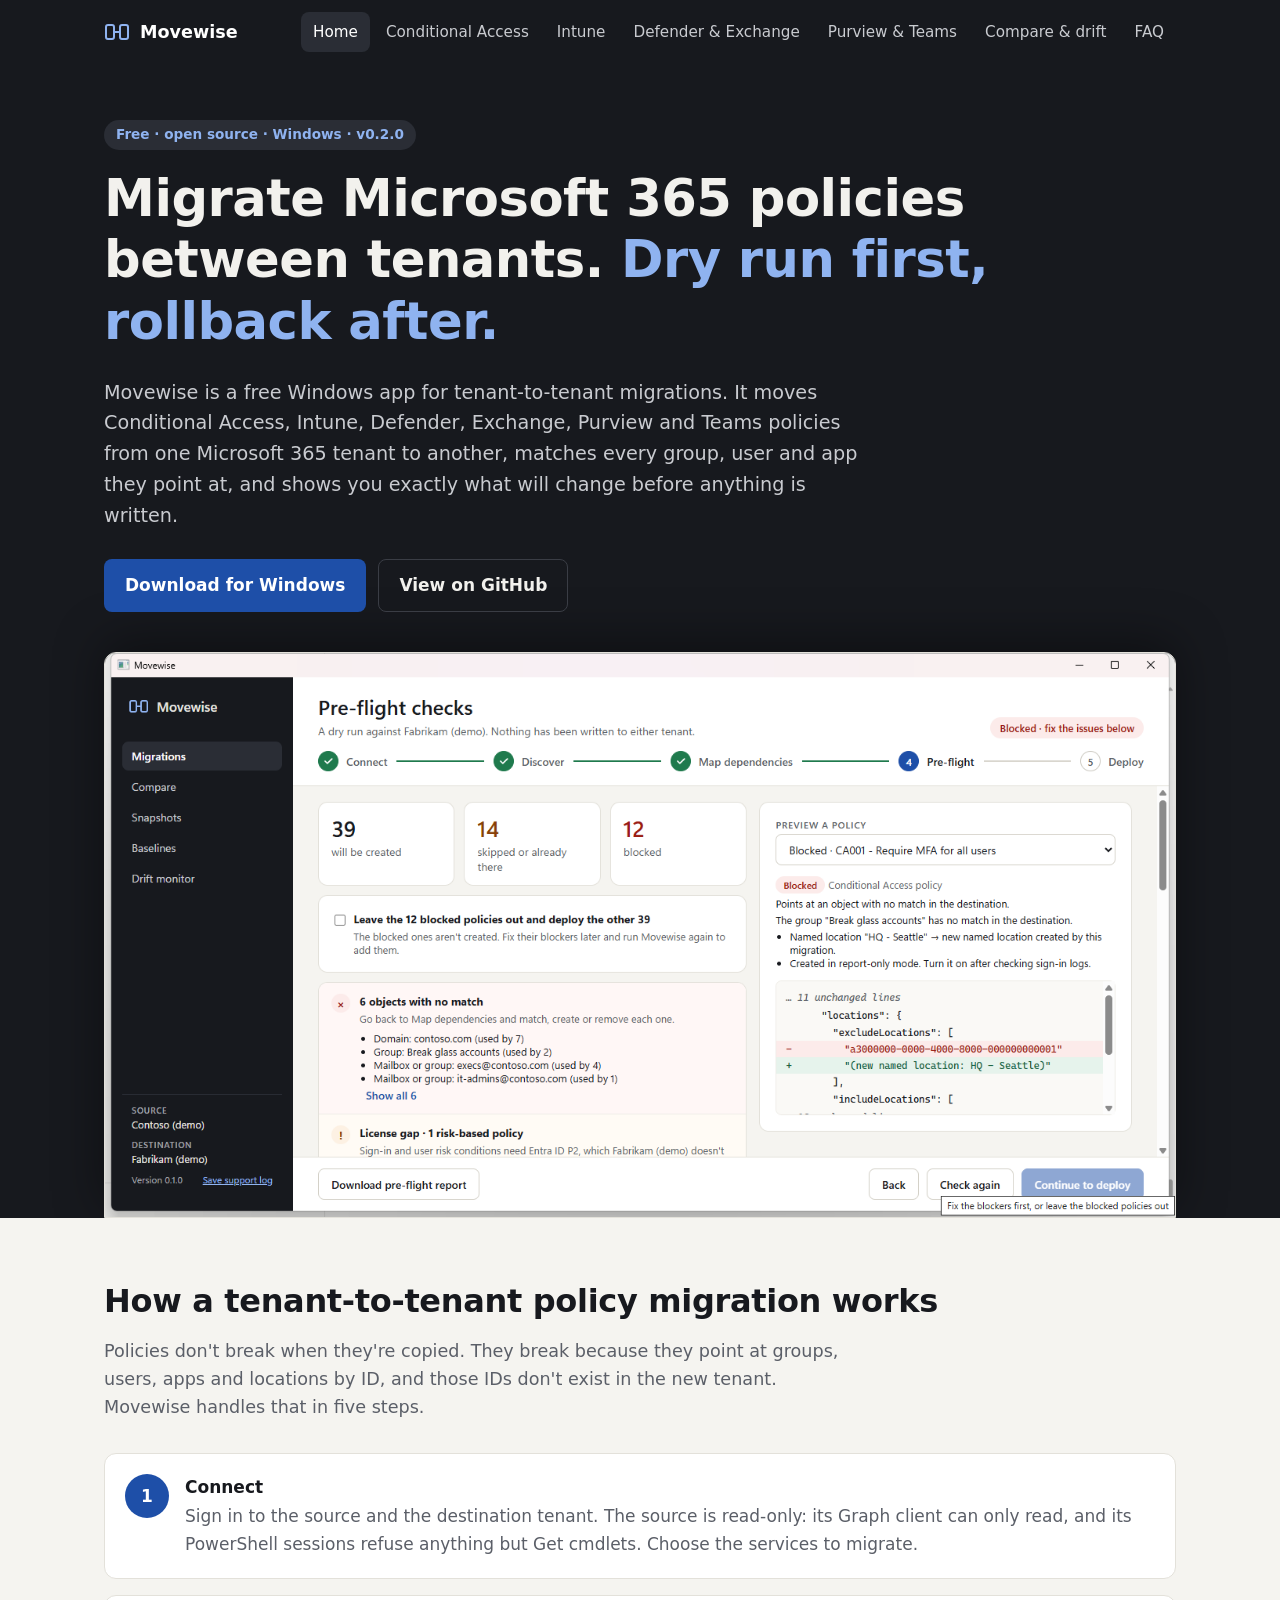
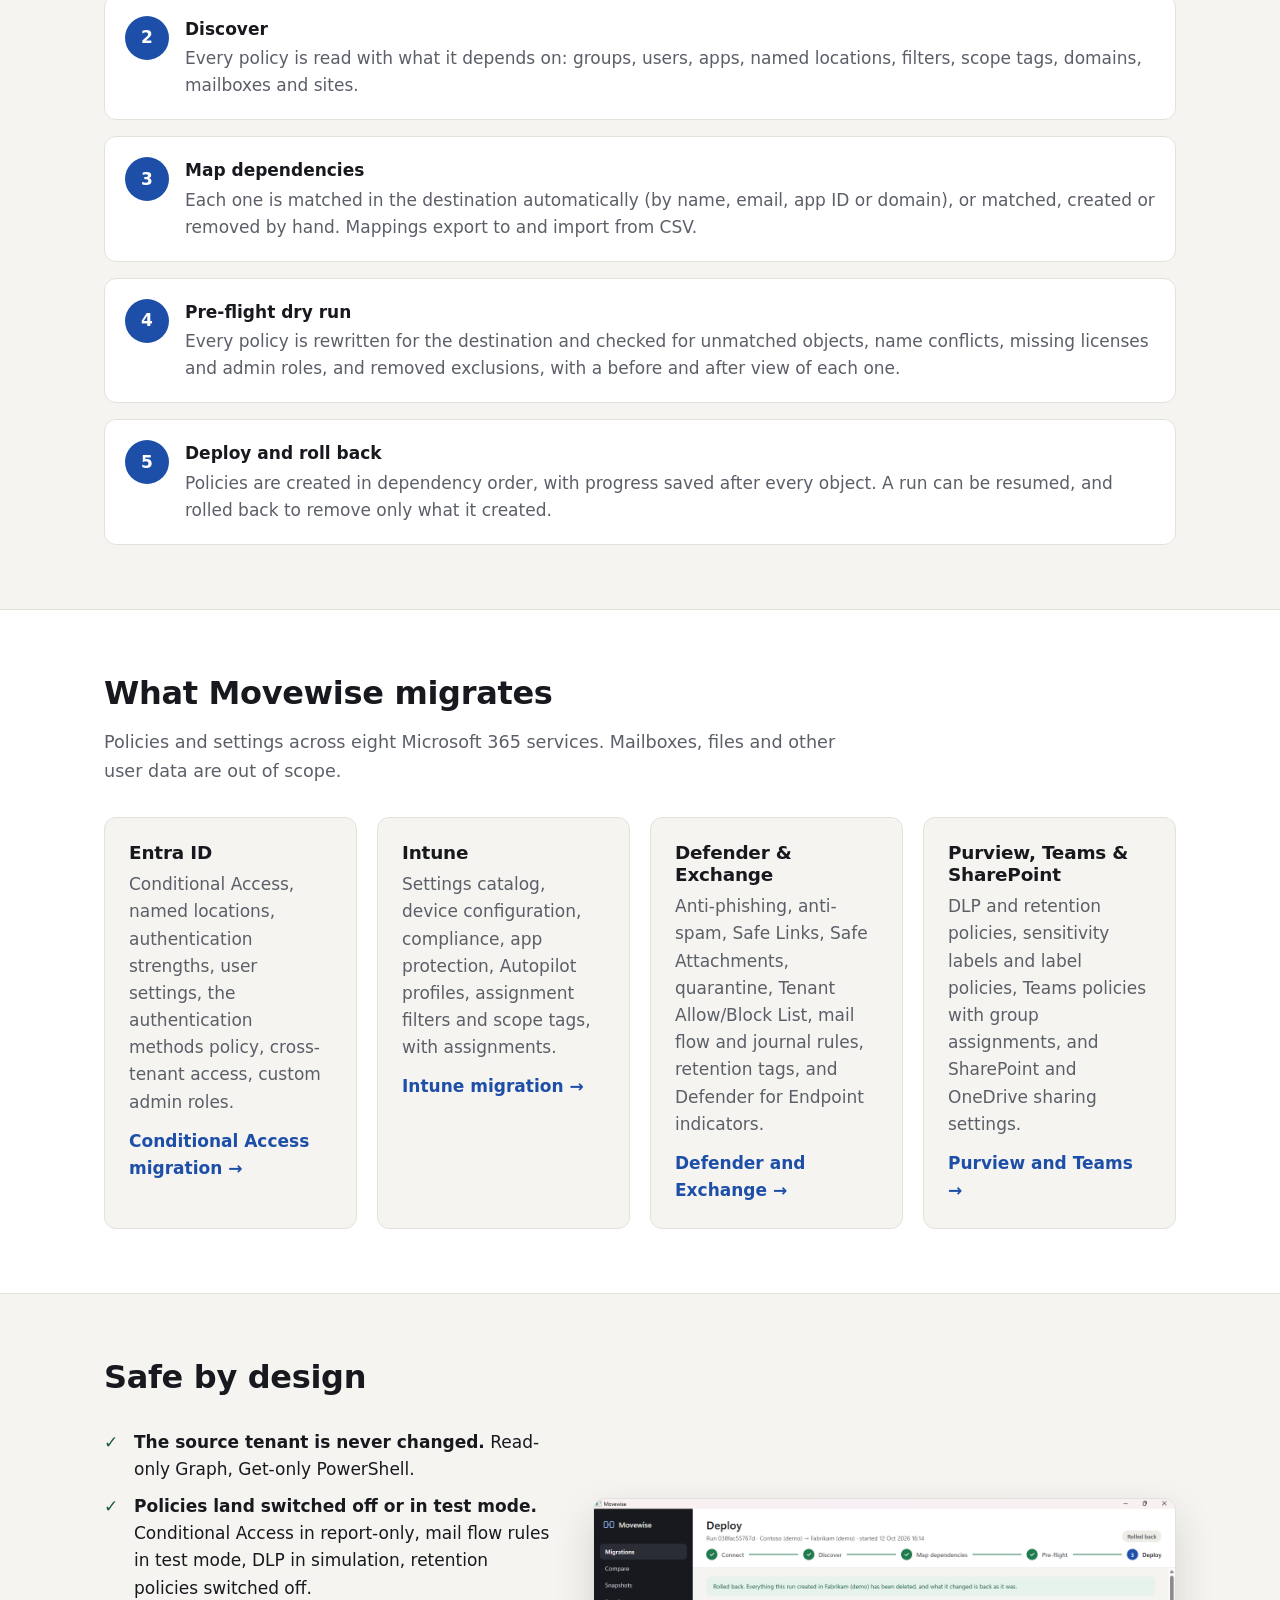
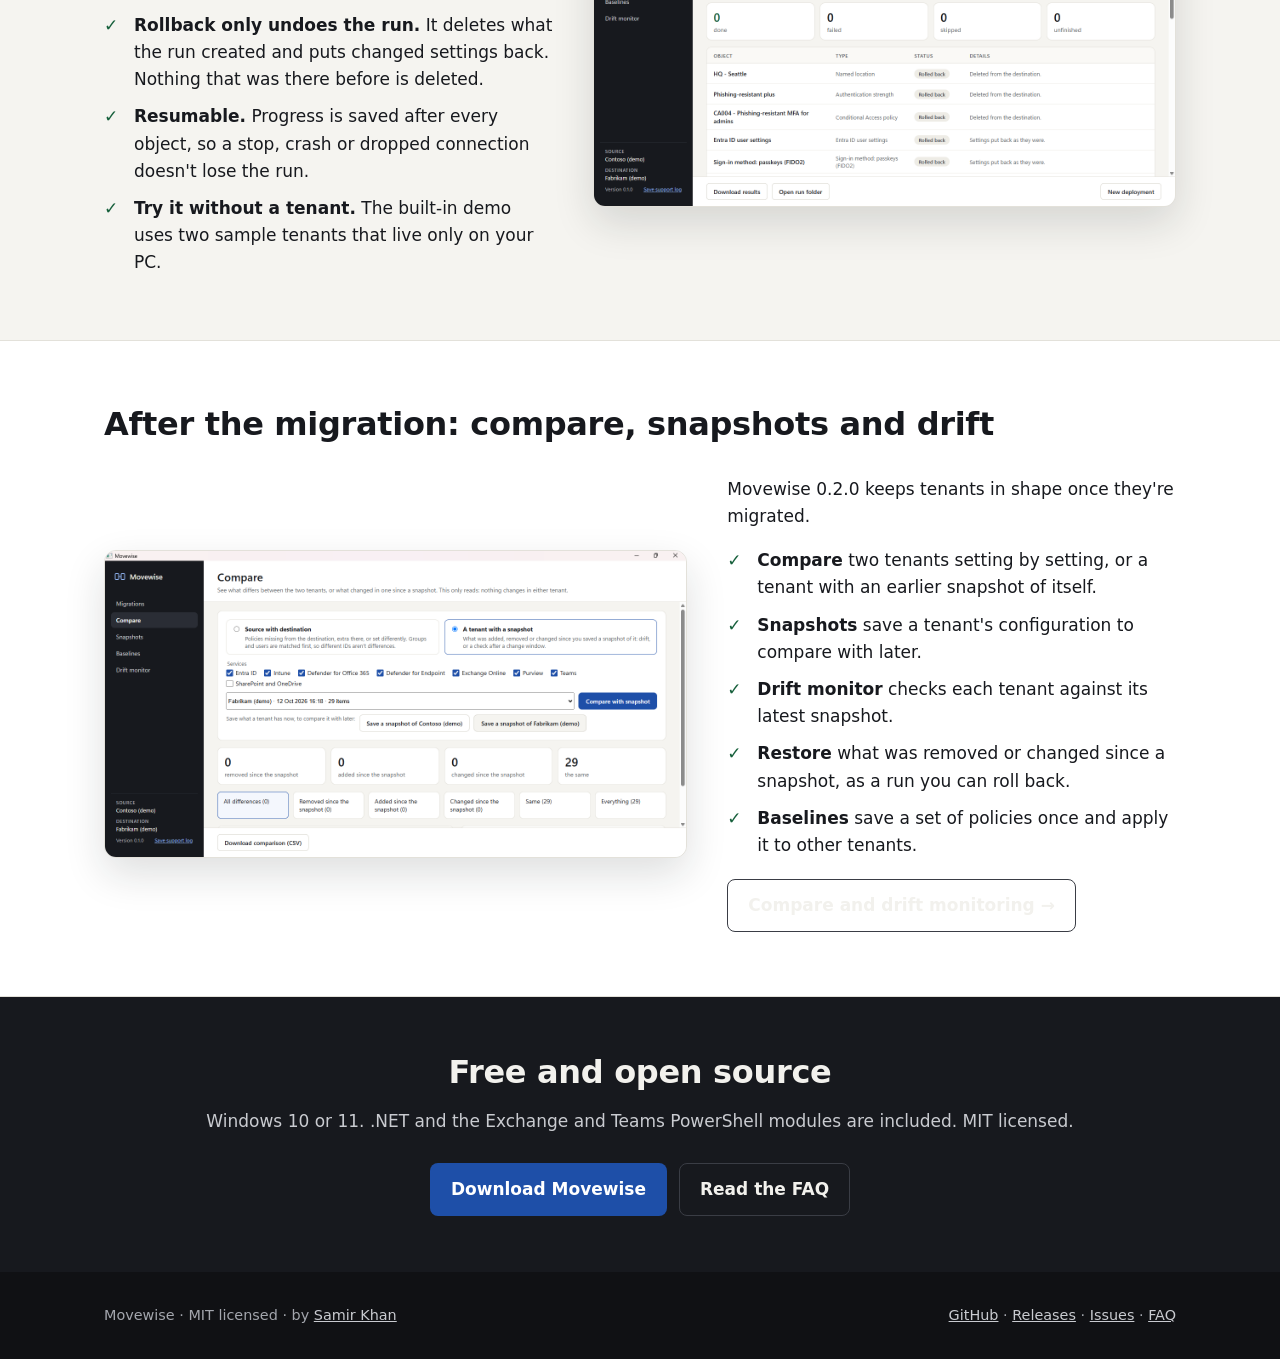
==== site/index.html @ 2ace510d "Add a website for search engines and AI assistants, and a search-friendly README - site/: a static w" ====
<!doctype html>
<html lang="en">
<head>
<meta charset="utf-8">
<meta name="viewport" content="width=device-width, initial-scale=1">
<title>Movewise: Microsoft 365 tenant-to-tenant policy migration tool (free)</title>
<meta name="description" content="Free, open-source Windows app that migrates Microsoft 365 policies between tenants: Conditional Access, Intune, Defender, Exchange, Purview and Teams. Map dependencies, run a dry run, deploy, and roll back.">
<link rel="canonical" href="https://sameerk27.github.io/movewise/">
<link rel="icon" href="assets/icon.svg" type="image/svg+xml">
<meta property="og:type" content="website">
<meta property="og:site_name" content="Movewise">
<meta property="og:title" content="Movewise: migrate Microsoft 365 policies between tenants, with a dry run first">
<meta property="og:description" content="Free, open-source tenant-to-tenant migration for Conditional Access, Intune, Defender, Exchange, Purview and Teams policies. Dry run, deploy, rollback.">
<meta property="og:url" content="https://sameerk27.github.io/movewise/">
<meta property="og:image" content="https://sameerk27.github.io/movewise/img/og-movewise.png">
<meta name="twitter:card" content="summary_large_image">
<link rel="stylesheet" href="assets/site.css">
<script type="application/ld+json">
{
  "@context": "https://schema.org",
  "@type": "SoftwareApplication",
  "name": "Movewise",
  "description": "Windows app that migrates Microsoft 365 policies between tenants (Conditional Access, Intune, Defender for Office 365, Defender for Endpoint, Exchange Online, Purview, Teams, SharePoint) with dependency mapping, a pre-flight dry run, ordered deployment and rollback. Also compares tenants, takes snapshots, monitors drift and saves baselines.",
  "applicationCategory": "BusinessApplication",
  "applicationSubCategory": "Microsoft 365 tenant migration",
  "operatingSystem": "Windows 10, Windows 11",
  "softwareVersion": "0.2.0",
  "license": "https://opensource.org/licenses/MIT",
  "isAccessibleForFree": true,
  "offers": { "@type": "Offer", "price": "0", "priceCurrency": "USD" },
  "url": "https://sameerk27.github.io/movewise/",
  "downloadUrl": "https://github.com/sameerk27/movewise/releases/latest",
  "screenshot": "https://sameerk27.github.io/movewise/img/preflight.png",
  "author": { "@type": "Person", "name": "Samir Khan", "url": "https://github.com/sameerk27" },
  "sameAs": ["https://github.com/sameerk27/movewise"]
}
</script>
</head>
<body>
<header class="top">
  <div class="wrap">
    <a class="brand" href="./"><svg width="26" height="26" viewBox="0 0 26 26" fill="none" stroke="currentColor" stroke-width="2" stroke-linecap="round" aria-hidden="true"><rect x="2" y="6" width="8" height="14" rx="2"/><rect x="16" y="6" width="8" height="14" rx="2"/><path d="M10 13h6"/></svg>Movewise</a>
    <nav aria-label="Main">
      <a href="./" aria-current="page">Home</a>
      <a href="conditional-access.html">Conditional Access</a>
      <a href="intune.html">Intune</a>
      <a href="defender-exchange.html">Defender &amp; Exchange</a>
      <a href="purview-teams.html">Purview &amp; Teams</a>
      <a href="compare-drift.html">Compare &amp; drift</a>
      <a href="faq.html">FAQ</a>
    </nav>
  </div>
</header>

<main>
<section class="hero">
  <div class="wrap">
    <span class="tag">Free · open source · Windows · v0.2.0</span>
    <h1>Migrate Microsoft 365 policies between tenants. <span>Dry run first, rollback after.</span></h1>
    <p class="lead">Movewise is a free Windows app for tenant-to-tenant migrations. It moves Conditional Access, Intune, Defender, Exchange, Purview and Teams policies from one Microsoft 365 tenant to another, matches every group, user and app they point at, and shows you exactly what will change before anything is written.</p>
    <div class="actions">
      <a class="btn primary" href="https://github.com/sameerk27/movewise/releases/latest">Download for Windows</a>
      <a class="btn ghost" href="https://github.com/sameerk27/movewise">View on GitHub</a>
    </div>
    <img class="shot" src="img/preflight.png" width="1366" height="720" alt="Movewise pre-flight checks: 39 policies to create, 14 skipped, 12 blocked, with a before and after view of a Conditional Access policy">
  </div>
</section>

<section class="block">
  <div class="wrap">
    <h2>How a tenant-to-tenant policy migration works</h2>
    <p class="intro">Policies don't break when they're copied. They break because they point at groups, users, apps and locations by ID, and those IDs don't exist in the new tenant. Movewise handles that in five steps.</p>
    <ol class="steps">
      <li><div><b>Connect</b><span>Sign in to the source and the destination tenant. The source is read-only: its Graph client can only read, and its PowerShell sessions refuse anything but Get cmdlets. Choose the services to migrate.</span></div></li>
      <li><div><b>Discover</b><span>Every policy is read with what it depends on: groups, users, apps, named locations, filters, scope tags, domains, mailboxes and sites.</span></div></li>
      <li><div><b>Map dependencies</b><span>Each one is matched in the destination automatically (by name, email, app ID or domain), or matched, created or removed by hand. Mappings export to and import from CSV.</span></div></li>
      <li><div><b>Pre-flight dry run</b><span>Every policy is rewritten for the destination and checked for unmatched objects, name conflicts, missing licenses and admin roles, and removed exclusions, with a before and after view of each one.</span></div></li>
      <li><div><b>Deploy and roll back</b><span>Policies are created in dependency order, with progress saved after every object. A run can be resumed, and rolled back to remove only what it created.</span></div></li>
    </ol>
  </div>
</section>

<section class="block alt">
  <div class="wrap">
    <h2>What Movewise migrates</h2>
    <p class="intro">Policies and settings across eight Microsoft 365 services. Mailboxes, files and other user data are out of scope.</p>
    <div class="grid">
      <div class="card"><h3>Entra ID</h3><p>Conditional Access, named locations, authentication strengths, user settings, the authentication methods policy, cross-tenant access, custom admin roles.</p><a class="more" href="conditional-access.html">Conditional Access migration →</a></div>
      <div class="card"><h3>Intune</h3><p>Settings catalog, device configuration, compliance, app protection, Autopilot profiles, assignment filters and scope tags, with assignments.</p><a class="more" href="intune.html">Intune migration →</a></div>
      <div class="card"><h3>Defender &amp; Exchange</h3><p>Anti-phishing, anti-spam, Safe Links, Safe Attachments, quarantine, Tenant Allow/Block List, mail flow and journal rules, retention tags, and Defender for Endpoint indicators.</p><a class="more" href="defender-exchange.html">Defender and Exchange →</a></div>
      <div class="card"><h3>Purview, Teams &amp; SharePoint</h3><p>DLP and retention policies, sensitivity labels and label policies, Teams policies with group assignments, and SharePoint and OneDrive sharing settings.</p><a class="more" href="purview-teams.html">Purview and Teams →</a></div>
    </div>
  </div>
</section>

<section class="block">
  <div class="wrap">
    <h2>Safe by design</h2>
    <div class="split">
      <ul class="checks">
        <li><b>The source tenant is never changed.</b> Read-only Graph, Get-only PowerShell.</li>
        <li><b>Policies land switched off or in test mode.</b> Conditional Access in report-only, mail flow rules in test mode, DLP in simulation, retention policies switched off.</li>
        <li><b>Rollback only undoes the run.</b> It deletes what the run created and puts changed settings back. Nothing that was there before is deleted.</li>
        <li><b>Resumable.</b> Progress is saved after every object, so a stop, crash or dropped connection doesn't lose the run.</li>
        <li><b>Try it without a tenant.</b> The built-in demo uses two sample tenants that live only on your PC.</li>
      </ul>
      <img class="shot" src="img/rollback.png" width="1366" height="720" loading="lazy" alt="Movewise deploy screen after a rollback: every object deleted or put back as it was">
    </div>
  </div>
</section>

<section class="block alt">
  <div class="wrap">
    <h2>After the migration: compare, snapshots and drift</h2>
    <div class="split flip">
      <img class="shot" src="img/compare.png" width="1366" height="720" loading="lazy" alt="Movewise Compare screen comparing a tenant with a snapshot">
      <div>
        <p>Movewise 0.2.0 keeps tenants in shape once they're migrated.</p>
        <ul class="checks">
          <li><b>Compare</b> two tenants setting by setting, or a tenant with an earlier snapshot of itself.</li>
          <li><b>Snapshots</b> save a tenant's configuration to compare with later.</li>
          <li><b>Drift monitor</b> checks each tenant against its latest snapshot.</li>
          <li><b>Restore</b> what was removed or changed since a snapshot, as a run you can roll back.</li>
          <li><b>Baselines</b> save a set of policies once and apply it to other tenants.</li>
        </ul>
        <a class="btn ghost" href="compare-drift.html" style="margin-top:20px">Compare and drift monitoring →</a>
      </div>
    </div>
  </div>
</section>

<section class="cta">
  <div class="wrap">
    <h2>Free and open source</h2>
    <p>Windows 10 or 11. .NET and the Exchange and Teams PowerShell modules are included. MIT licensed.</p>
    <div class="actions">
      <a class="btn primary" href="https://github.com/sameerk27/movewise/releases/latest">Download Movewise</a>
      <a class="btn ghost" href="faq.html">Read the FAQ</a>
    </div>
  </div>
</section>
</main>

<footer>
  <div class="wrap">
    <span>Movewise · MIT licensed · by <a href="https://github.com/sameerk27">Samir Khan</a></span>
    <span><a href="https://github.com/sameerk27/movewise">GitHub</a> · <a href="https://github.com/sameerk27/movewise/releases">Releases</a> · <a href="https://github.com/sameerk27/movewise/issues">Issues</a> · <a href="faq.html">FAQ</a></span>
  </div>
</footer>
</body>
</html>
---- site/assets/site.css ----
/* Movewise website. Colours follow the app. */
:root {
  --ink: #17191E; --muted: #5B5F68; --ground: #F5F4F0; --surface: #FFFFFF; --line: #E3E1DA;
  --accent: #1E4FA8; --accent-hover: #163B7F; --accent-soft: #E8EEF9; --light-accent: #8FB3F0;
  --ok: #17603C; --ok-soft: #E6F3EC; --warn: #8A3F06; --warn-soft: #FDF1E3;
  --side: #17191E; --side-ink: #E9E7E1; --side-muted: #A3A6AD;
  --radius: 12px; --max: 1120px;
}
* { box-sizing: border-box; }
html { scroll-behavior: smooth; }
body {
  margin: 0; background: var(--ground); color: var(--ink);
  font-family: "Segoe UI Variable Text", "Segoe UI", system-ui, -apple-system, "Helvetica Neue", Arial, sans-serif;
  font-size: 17px; line-height: 1.6; -webkit-font-smoothing: antialiased;
}
a { color: var(--accent); }
a:hover { color: var(--accent-hover); }
:focus-visible { outline: 2px solid var(--accent); outline-offset: 2px; }
img { max-width: 100%; height: auto; display: block; }
h1, h2, h3 { line-height: 1.2; margin: 0 0 .5em; letter-spacing: -.01em; }
h1 { font-size: clamp(2rem, 5vw, 3.2rem); font-weight: 700; }
h2 { font-size: clamp(1.5rem, 3vw, 2rem); font-weight: 700; margin-top: 0; }
h3 { font-size: 1.15rem; font-weight: 650; }
p { margin: 0 0 1em; }
code { font-family: "Cascadia Mono", Consolas, ui-monospace, monospace; font-size: .9em; background: #ECEAE4; padding: 1px 6px; border-radius: 4px; }

.wrap { max-width: var(--max); margin: 0 auto; padding: 0 24px; }

/* Header */
.top { background: var(--side); color: var(--side-ink); }
.top .wrap { display: flex; align-items: center; gap: 24px; min-height: 64px; flex-wrap: wrap; }
.brand { display: flex; align-items: center; gap: 10px; color: #fff; text-decoration: none; font-weight: 650; font-size: 1.1rem; }
.brand svg { color: var(--light-accent); }
.top nav { display: flex; gap: 4px; flex-wrap: wrap; margin-left: auto; }
.top nav a { color: #C9CBD0; text-decoration: none; padding: 8px 12px; border-radius: 8px; font-size: .95rem; }
.top nav a:hover, .top nav a[aria-current="page"] { background: #2A2D35; color: #fff; }

/* Hero */
.hero { background: var(--side); color: #F2F1ED; padding: 56px 0 0; overflow: hidden; }
.hero h1 span { color: var(--light-accent); }
.hero .lead { font-size: 1.2rem; color: #C9CBD0; max-width: 760px; }
.hero .shot { margin-top: 40px; border-radius: var(--radius) var(--radius) 0 0; box-shadow: 0 -10px 50px rgba(0,0,0,.4); }
.tag { display: inline-block; font-size: .85rem; font-weight: 600; color: var(--light-accent); background: #2A2D35; padding: 4px 12px; border-radius: 999px; margin-bottom: 18px; }
.actions { display: flex; gap: 12px; flex-wrap: wrap; margin-top: 28px; }
.btn { display: inline-flex; align-items: center; gap: 8px; padding: 12px 20px; border-radius: 8px; font-weight: 600; text-decoration: none; border: 1px solid transparent; }
.btn.primary { background: var(--accent); color: #fff; }
.btn.primary:hover { background: var(--accent-hover); color: #fff; }
.btn.ghost { border-color: #3A3D45; color: #F2F1ED; }
.btn.ghost:hover { background: #2A2D35; color: #fff; }
.light .btn.ghost { border-color: #D4D1C8; color: var(--ink); background: var(--surface); }

/* Sections */
section.block { padding: 64px 0; }
section.block.alt { background: var(--surface); border-top: 1px solid var(--line); border-bottom: 1px solid var(--line); }
.intro { max-width: 760px; color: var(--muted); font-size: 1.1rem; }
.grid { display: grid; gap: 20px; grid-template-columns: repeat(auto-fit, minmax(230px, 1fr)); margin-top: 32px; }
.card { background: var(--surface); border: 1px solid var(--line); border-radius: var(--radius); padding: 24px; }
.alt .card { background: var(--ground); }
.card h3 { margin-bottom: .4em; }
.card p { color: var(--muted); margin: 0; }
.card a.more { display: inline-block; margin-top: 12px; font-weight: 600; text-decoration: none; }
.steps { counter-reset: step; list-style: none; padding: 0; margin: 32px 0 0; display: grid; gap: 16px; }
.steps li { counter-increment: step; display: grid; grid-template-columns: 44px 1fr; gap: 16px; align-items: start; background: var(--surface); border: 1px solid var(--line); border-radius: var(--radius); padding: 20px; }
.steps li::before { content: counter(step); width: 44px; height: 44px; border-radius: 50%; background: var(--accent); color: #fff; font-weight: 700; display: flex; align-items: center; justify-content: center; }
.steps b { display: block; margin-bottom: 2px; }
.steps span { color: var(--muted); }
.split { display: grid; gap: 40px; grid-template-columns: 1fr 1.3fr; align-items: center; margin-top: 32px; }
.split.flip { grid-template-columns: 1.3fr 1fr; }
.shot { border-radius: var(--radius); border: 1px solid var(--line); box-shadow: 0 16px 40px rgba(23, 25, 30, .14); background: #fff; }
.checks { list-style: none; padding: 0; margin: 0; display: grid; gap: 10px; }
.checks li { padding-left: 30px; position: relative; }
.checks li::before { content: "✓"; position: absolute; left: 0; top: 0; color: var(--ok); font-weight: 700; }
.note { background: var(--warn-soft); color: var(--warn); border-radius: 10px; padding: 14px 18px; margin: 24px 0; }
table { width: 100%; border-collapse: collapse; background: var(--surface); border: 1px solid var(--line); border-radius: var(--radius); overflow: hidden; margin-top: 24px; }
th, td { text-align: left; padding: 12px 16px; border-bottom: 1px solid var(--line); vertical-align: top; }
th { background: #FAF9F6; font-size: .85rem; text-transform: uppercase; letter-spacing: .04em; color: var(--muted); }
tr:last-child td { border-bottom: 0; }

/* Article pages */
.page-head { background: var(--side); color: #F2F1ED; padding: 48px 0; }
.page-head p { color: #C9CBD0; font-size: 1.15rem; max-width: 760px; margin: 0; }
.crumbs { font-size: .9rem; margin-bottom: 12px; color: var(--side-muted); }
.crumbs a { color: var(--light-accent); }
article.doc { max-width: 820px; padding: 48px 24px 64px; margin: 0 auto; }
article.doc h2 { margin-top: 1.6em; }
article.doc ul { padding-left: 1.2em; }
article.doc li { margin-bottom: .4em; }
article.doc .shot { margin: 24px 0; }
details { background: var(--surface); border: 1px solid var(--line); border-radius: var(--radius); padding: 16px 20px; margin-bottom: 12px; }
summary { font-weight: 650; cursor: pointer; }
details p { margin: 12px 0 0; color: var(--muted); }

/* Footer */
.cta { background: var(--side); color: #F2F1ED; padding: 56px 0; text-align: center; }
.cta p { color: #C9CBD0; }
.cta .actions { justify-content: center; }
footer { background: #101114; color: var(--side-muted); padding: 32px 0; font-size: .9rem; }
footer .wrap { display: flex; gap: 24px; flex-wrap: wrap; justify-content: space-between; }
footer a { color: #C9CBD0; }

@media (max-width: 760px) {
  body { font-size: 16px; }
  .split, .split.flip { grid-template-columns: 1fr; }
  .top nav { margin-left: 0; }
  section.block { padding: 48px 0; }
}
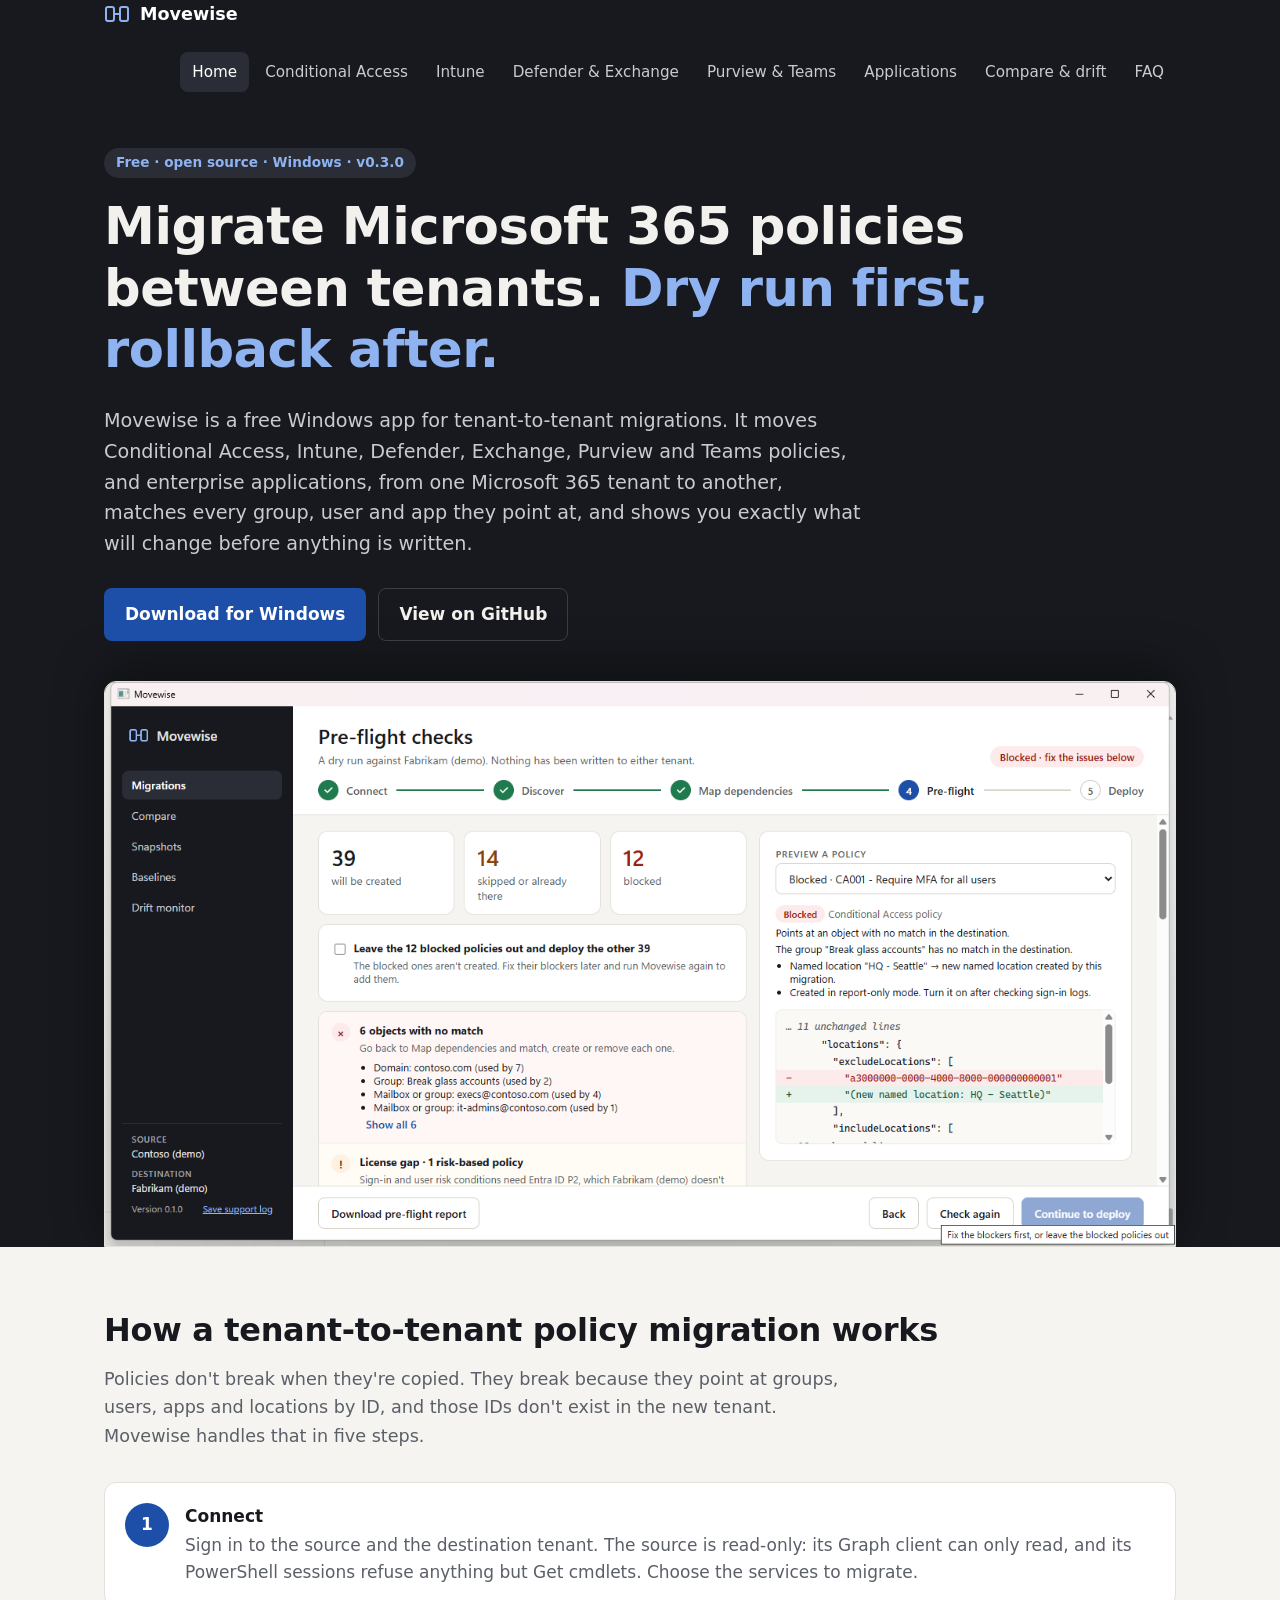
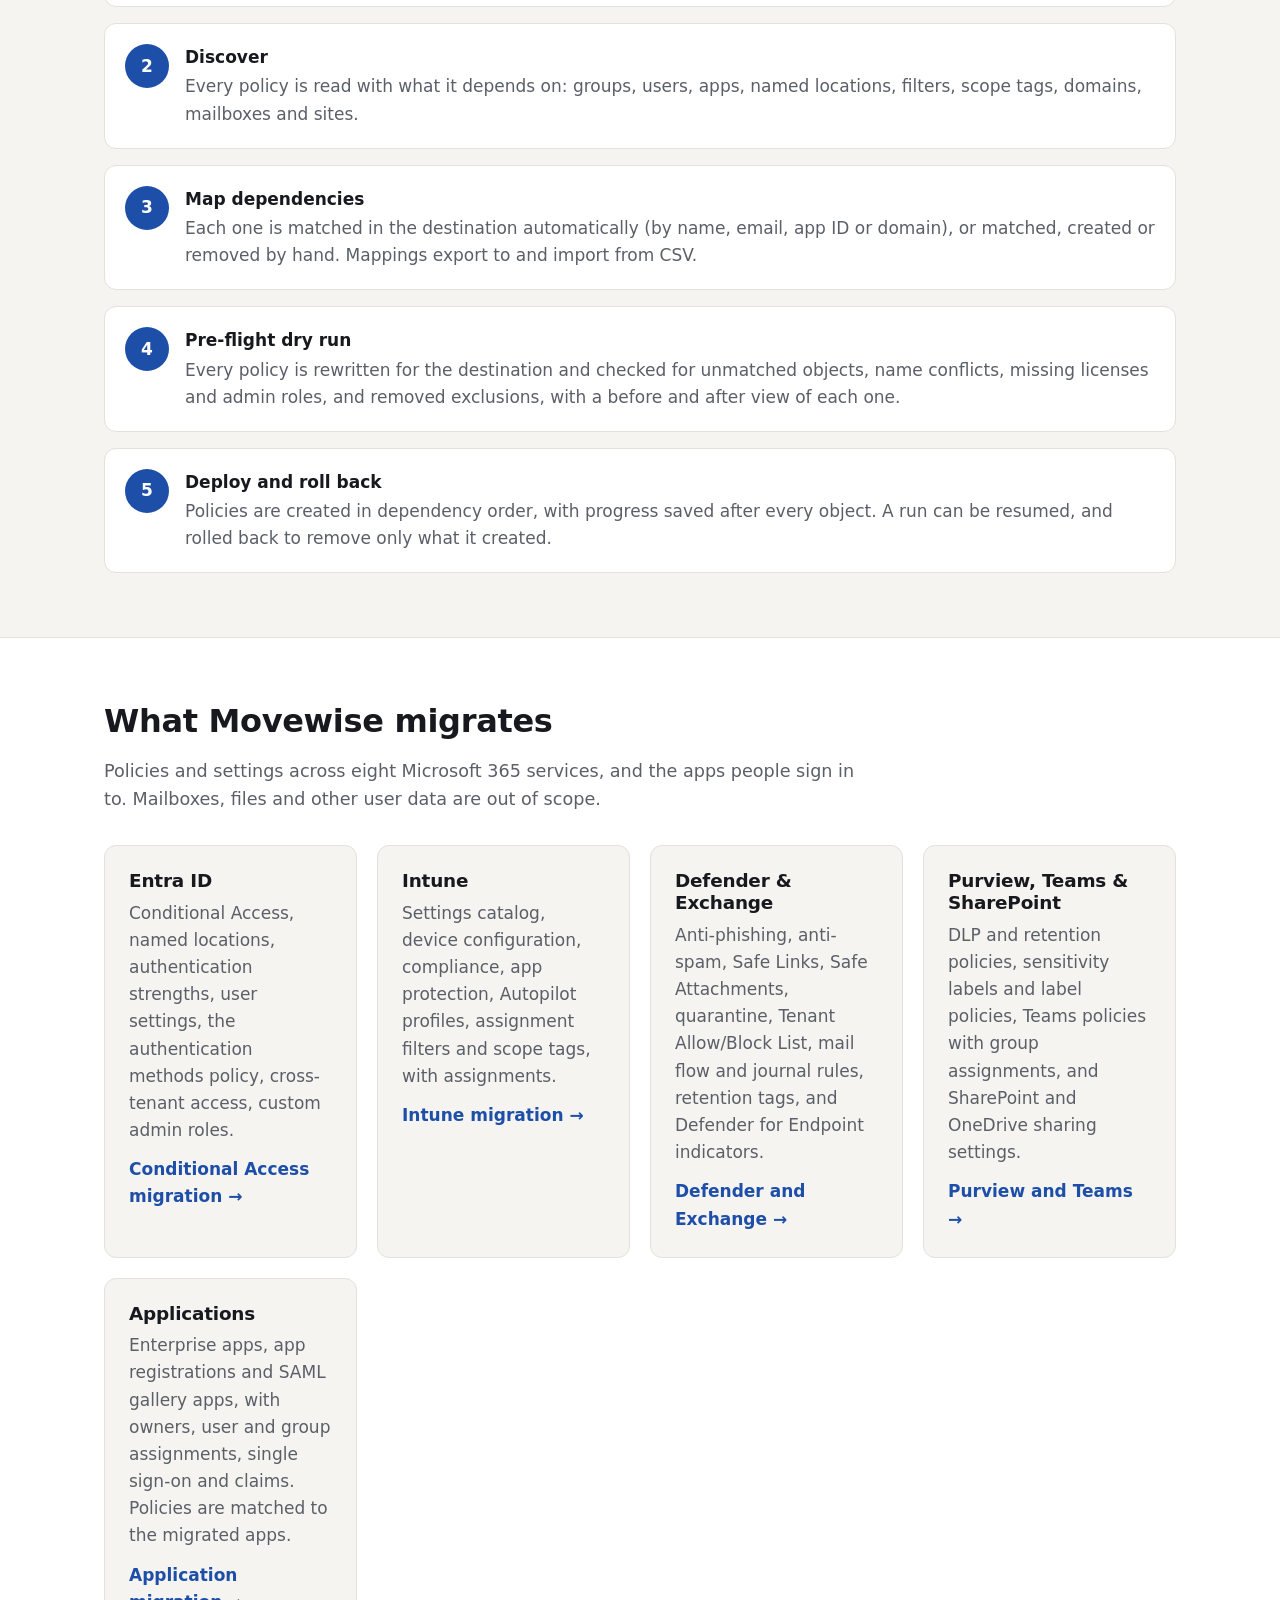
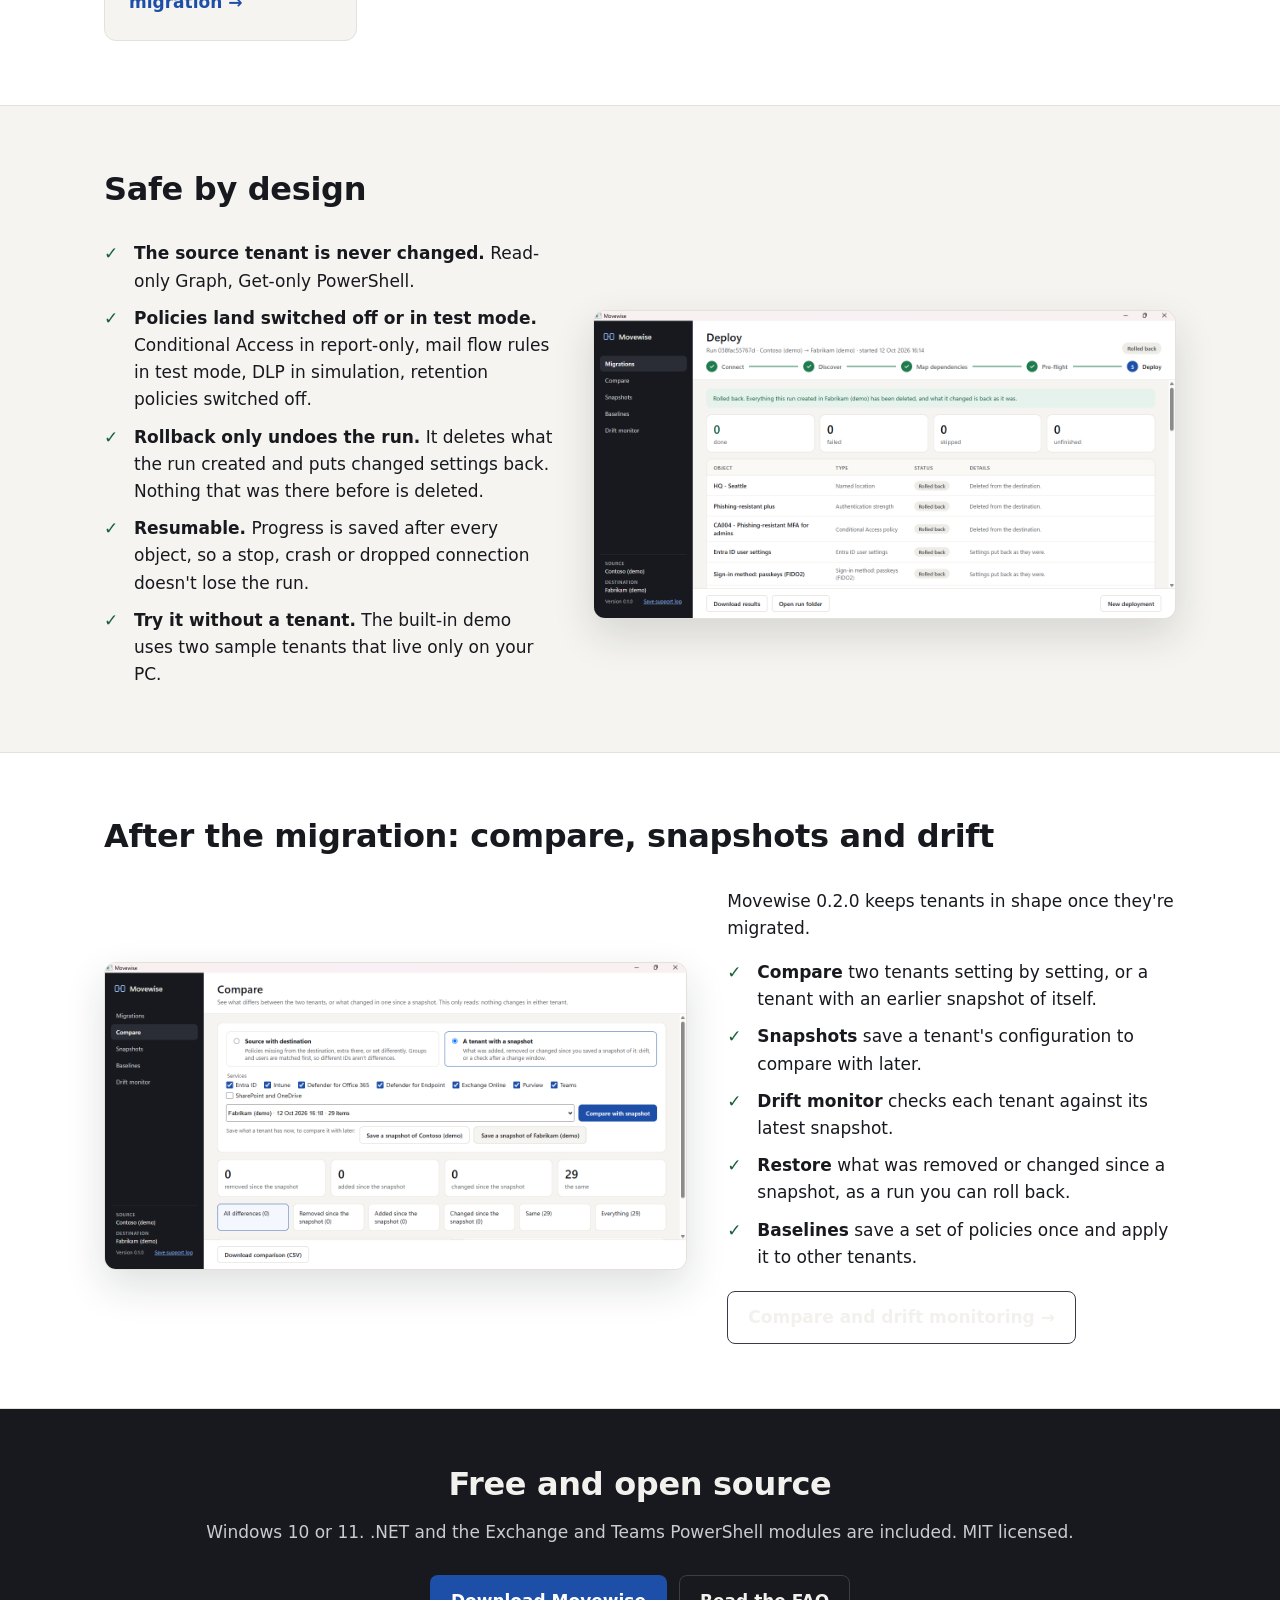
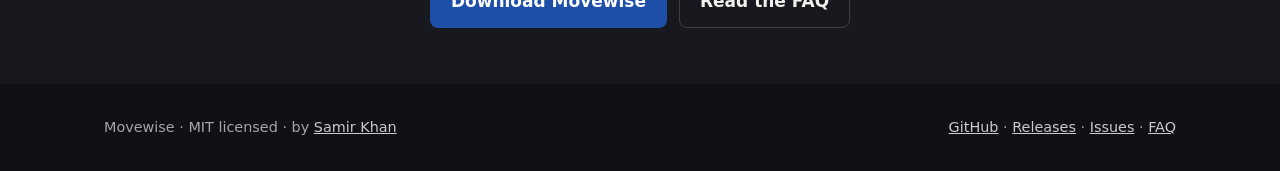
==== commit f8c8095c: "Add an application migration page to the website for 0.3.0 A new page, "Migrate enterprise applicati" ====
--- a/site/index.html
+++ b/site/index.html
@@ -20,11 +20,11 @@
   "@context": "https://schema.org",
   "@type": "SoftwareApplication",
   "name": "Movewise",
-  "description": "Windows app that migrates Microsoft 365 policies between tenants (Conditional Access, Intune, Defender for Office 365, Defender for Endpoint, Exchange Online, Purview, Teams, SharePoint) with dependency mapping, a pre-flight dry run, ordered deployment and rollback. Also compares tenants, takes snapshots, monitors drift and saves baselines.",
+  "description": "Windows app that migrates Microsoft 365 policies between tenants (Conditional Access, Intune, Defender for Office 365, Defender for Endpoint, Exchange Online, Purview, Teams, SharePoint) with dependency mapping, a pre-flight dry run, ordered deployment and rollback. Also migrates enterprise apps, app registrations and SAML apps, compares tenants, takes snapshots, monitors drift and saves baselines.",
   "applicationCategory": "BusinessApplication",
   "applicationSubCategory": "Microsoft 365 tenant migration",
   "operatingSystem": "Windows 10, Windows 11",
-  "softwareVersion": "0.2.0",
+  "softwareVersion": "0.3.0",
   "license": "https://opensource.org/licenses/MIT",
   "isAccessibleForFree": true,
   "offers": { "@type": "Offer", "price": "0", "priceCurrency": "USD" },
@@ -46,6 +46,7 @@
       <a href="intune.html">Intune</a>
       <a href="defender-exchange.html">Defender &amp; Exchange</a>
       <a href="purview-teams.html">Purview &amp; Teams</a>
+      <a href="applications.html">Applications</a>
       <a href="compare-drift.html">Compare &amp; drift</a>
       <a href="faq.html">FAQ</a>
     </nav>
@@ -55,9 +56,9 @@
 <main>
 <section class="hero">
   <div class="wrap">
-    <span class="tag">Free · open source · Windows · v0.2.0</span>
+    <span class="tag">Free · open source · Windows · v0.3.0</span>
     <h1>Migrate Microsoft 365 policies between tenants. <span>Dry run first, rollback after.</span></h1>
-    <p class="lead">Movewise is a free Windows app for tenant-to-tenant migrations. It moves Conditional Access, Intune, Defender, Exchange, Purview and Teams policies from one Microsoft 365 tenant to another, matches every group, user and app they point at, and shows you exactly what will change before anything is written.</p>
+    <p class="lead">Movewise is a free Windows app for tenant-to-tenant migrations. It moves Conditional Access, Intune, Defender, Exchange, Purview and Teams policies, and enterprise applications, from one Microsoft 365 tenant to another, matches every group, user and app they point at, and shows you exactly what will change before anything is written.</p>
     <div class="actions">
       <a class="btn primary" href="https://github.com/sameerk27/movewise/releases/latest">Download for Windows</a>
       <a class="btn ghost" href="https://github.com/sameerk27/movewise">View on GitHub</a>
@@ -83,12 +84,13 @@
 <section class="block alt">
   <div class="wrap">
     <h2>What Movewise migrates</h2>
-    <p class="intro">Policies and settings across eight Microsoft 365 services. Mailboxes, files and other user data are out of scope.</p>
+    <p class="intro">Policies and settings across eight Microsoft 365 services, and the apps people sign in to. Mailboxes, files and other user data are out of scope.</p>
     <div class="grid">
       <div class="card"><h3>Entra ID</h3><p>Conditional Access, named locations, authentication strengths, user settings, the authentication methods policy, cross-tenant access, custom admin roles.</p><a class="more" href="conditional-access.html">Conditional Access migration →</a></div>
       <div class="card"><h3>Intune</h3><p>Settings catalog, device configuration, compliance, app protection, Autopilot profiles, assignment filters and scope tags, with assignments.</p><a class="more" href="intune.html">Intune migration →</a></div>
       <div class="card"><h3>Defender &amp; Exchange</h3><p>Anti-phishing, anti-spam, Safe Links, Safe Attachments, quarantine, Tenant Allow/Block List, mail flow and journal rules, retention tags, and Defender for Endpoint indicators.</p><a class="more" href="defender-exchange.html">Defender and Exchange →</a></div>
       <div class="card"><h3>Purview, Teams &amp; SharePoint</h3><p>DLP and retention policies, sensitivity labels and label policies, Teams policies with group assignments, and SharePoint and OneDrive sharing settings.</p><a class="more" href="purview-teams.html">Purview and Teams →</a></div>
+      <div class="card"><h3>Applications</h3><p>Enterprise apps, app registrations and SAML gallery apps, with owners, user and group assignments, single sign-on and claims. Policies are matched to the migrated apps.</p><a class="more" href="applications.html">Application migration →</a></div>
     </div>
   </div>
 </section>
